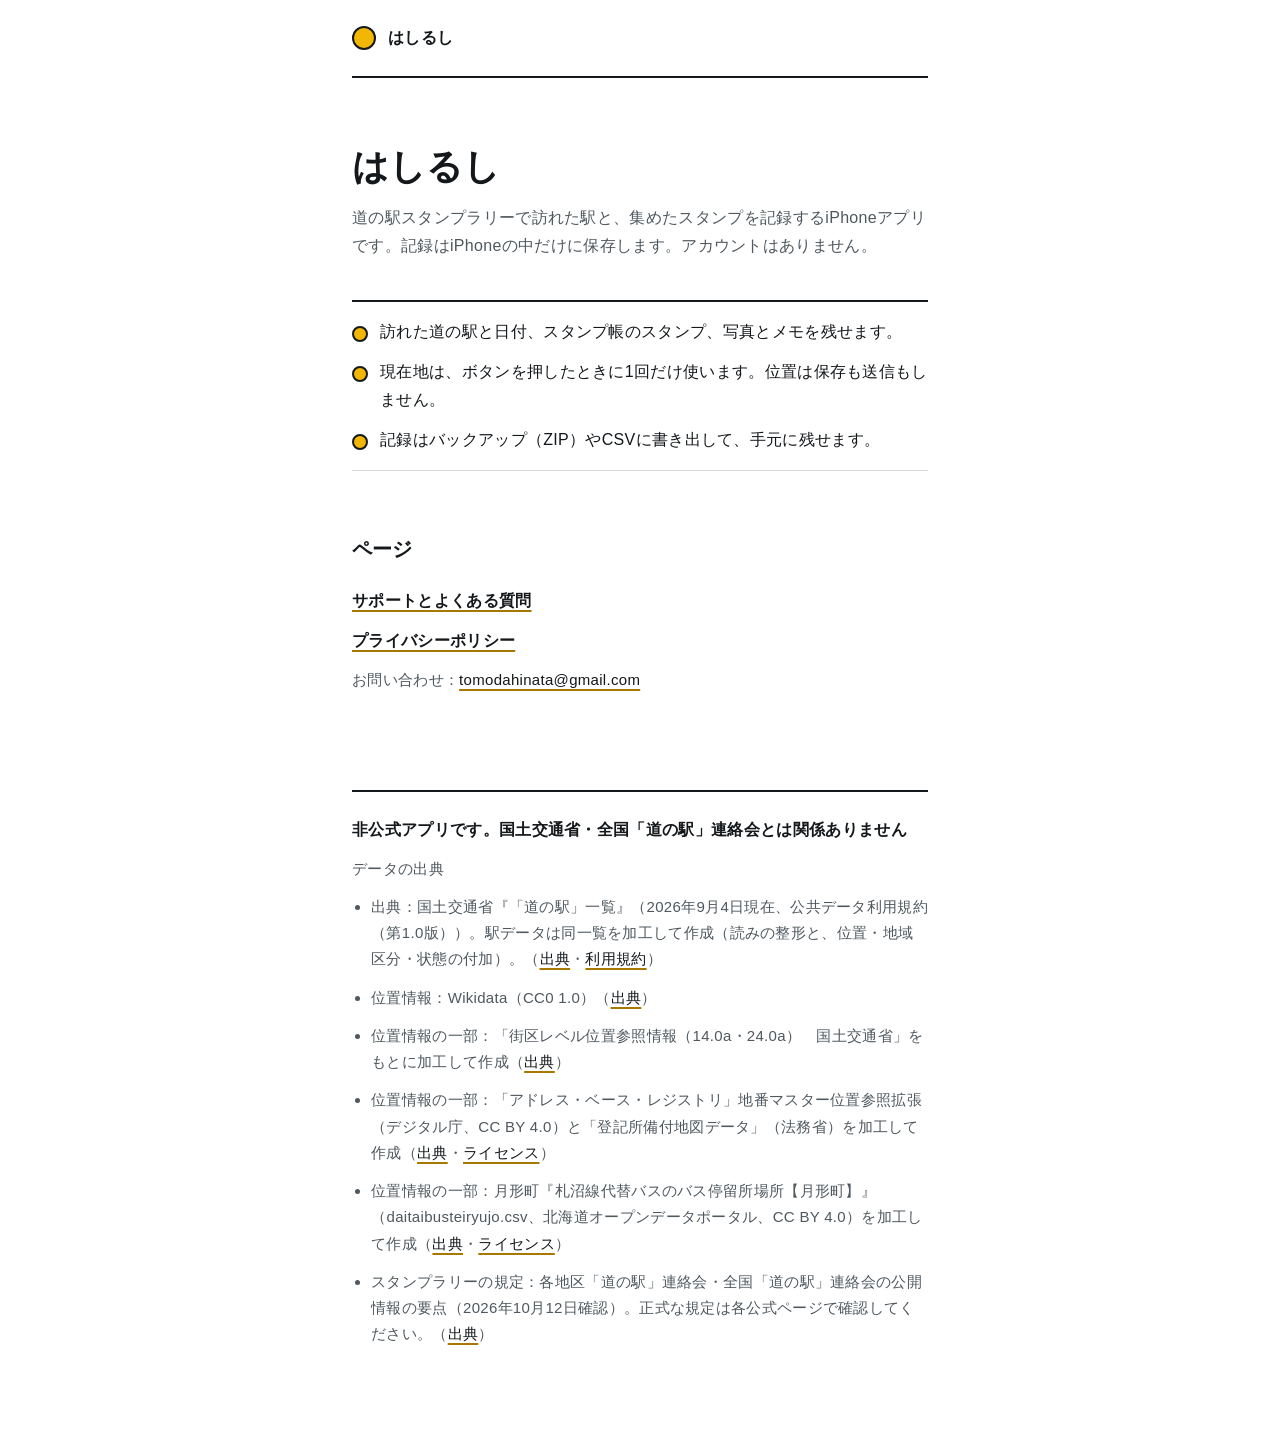
==== index.html @ 8e4d31e4 "docs: はしるしのサポートとプライバシーポリシー Co-Authored-By: Claude Opus 5.5 <noreply@anthropic.com>" ====
<!doctype html>
<html lang="ja">
  <head>
    <meta charset="utf-8" />
    <meta name="viewport" content="width=device-width, initial-scale=1" />
    <title>はしるし</title>
    <meta
      name="description"
      content="道の駅スタンプラリーの訪問とスタンプを、iPhoneの中に記録するアプリ「はしるし」のページです。"
    />
    <link rel="stylesheet" href="style.css" />
  </head>
  <body>
    <div class="page">
      <header><span class="mark" aria-hidden="true"></span><a href="./">はしるし</a></header>
      <main>
        <h1>はしるし</h1>
        <p class="lead">
          道の駅スタンプラリーで訪れた駅と、集めたスタンプを記録するiPhoneアプリです。記録はiPhoneの中だけに保存します。アカウントはありません。
        </p>

        <ul class="summary">
          <li>訪れた道の駅と日付、スタンプ帳のスタンプ、写真とメモを残せます。</li>
          <li>現在地は、ボタンを押したときに1回だけ使います。位置は保存も送信もしません。</li>
          <li>記録はバックアップ（ZIP）やCSVに書き出して、手元に残せます。</li>
        </ul>

        <h2>ページ</h2>
        <ul class="links">
          <li><a href="support.html">サポートとよくある質問</a></li>
          <li><a href="privacy.html">プライバシーポリシー</a></li>
        </ul>
        <p class="meta">
          お問い合わせ：<a href="mailto:tomodahinata@gmail.com">tomodahinata@gmail.com</a>
        </p>
      </main>
      <footer>
        <p class="disclaimer">
          非公式アプリです。国土交通省・全国「道の駅」連絡会とは関係ありません
        </p>
        <p class="meta">データの出典</p>
        <ul>
          <li>
            出典：国土交通省『「道の駅」一覧』（2026年9月4日現在、公共データ利用規約（第1.0版））。駅データは同一覧を加工して作成（読みの整形と、位置・地域区分・状態の付加）。（<a
              href="https://www.mlit.go.jp/road/Michi-no-Eki/list.html"
              >出典</a
            >・<a href="https://www.digital.go.jp/resources/open_data/public_data_license_v1.0"
              >利用規約</a
            >）
          </li>
          <li>
            位置情報：Wikidata（CC0 1.0）（<a
              href="https://www.wikidata.org/wiki/Wikidata:Licensing"
              >出典</a
            >）
          </li>
          <li>
            位置情報の一部：「街区レベル位置参照情報（14.0a・24.0a）　国土交通省」をもとに加工して作成（<a
              href="https://nlftp.mlit.go.jp/isj/"
              >出典</a
            >）
          </li>
          <li>
            位置情報の一部：「アドレス・ベース・レジストリ」地番マスター位置参照拡張（デジタル庁、CC
            BY 4.0）と「登記所備付地図データ」（法務省）を加工して作成（<a
              href="https://dataset.address-br.digital.go.jp/"
              >出典</a
            >・<a href="https://creativecommons.org/licenses/by/4.0/deed.ja">ライセンス</a>）
          </li>
          <li>
            位置情報の一部：月形町『札沼線代替バスのバス停留所場所【月形町】』（daitaibusteiryujo.csv、北海道オープンデータポータル、CC
            BY 4.0）を加工して作成（<a
              href="https://www.harp.lg.jp/opendata/dataset/1376/resource/2848/daitaibusteiryujo.csv"
              >出典</a
            >・<a href="https://creativecommons.org/licenses/by/4.0/deed.ja">ライセンス</a>）
          </li>
          <li>
            スタンプラリーの規定：各地区「道の駅」連絡会・全国「道の駅」連絡会の公開情報の要点（2026年10月12日確認）。正式な規定は各公式ページで確認してください。（<a
              href="https://www.michi-no-eki.jp/stamprally"
              >出典</a
            >）
          </li>
        </ul>
      </footer>
    </div>
  </body>
</html>
---- style.css ----
/* layout: archetype=Long Document · axis=left-biased · date=2026-10-15 */
/*
 * はしるし のサポートの頁。色はアプリの token（src/ui/tokens.ts「アスファルトと中央線」）から取る。
 * 黄色（#F2B705）は地に対して 1.8:1 しかないので、文字には使わず、必ず ink の枠か ink の文字と組む。
 * 書体: 外部フォントは読み込まない（訪問者の情報を第三者に送らないため）。日本語のシステムフォントを指定する。
 * アプリは light だけ（ADR-0011）なので、頁も light に固定する。
 */
:root {
  color-scheme: light;
  --ink: #14181b; /* 本文・見出し・リンク（白の上で 17.9:1） */
  --ink-soft: #4f585e; /* 補足（白の上で 7.0:1） */
  --ground: #ffffff;
  --line: #d6dbde; /* 装飾の区切り線だけ */
  --accent: #f2b705; /* しるしの塗り。必ず ink の枠と組む */
  --accent-deep: #a87900; /* リンクの下線（装飾。文字の色ではない） */
}
* {
  box-sizing: border-box;
}
html,
body {
  overflow-x: clip;
}
body {
  margin: 0;
  background: var(--ground);
  color: var(--ink);
  font-family:
    'Hiragino Sans', 'Hiragino Kaku Gothic ProN', 'Yu Gothic', 'Noto Sans JP', Meiryo, sans-serif;
  font-size: 1rem;
  font-weight: 400;
}
:lang(ja) {
  line-break: strict;
  word-break: normal;
  overflow-wrap: anywhere;
  line-height: 1.75;
  letter-spacing: 0.02em;
}
:lang(ja) h1,
:lang(ja) h2,
:lang(ja) h3 {
  word-break: auto-phrase;
  line-height: 1.4;
  letter-spacing: 0;
}
@supports (text-autospace: normal) {
  :lang(ja) {
    text-autospace: normal;
  }
}

.page {
  width: min(36em, 100% - 32px);
  margin: 0 auto;
  padding: 24px 0 96px;
}

header {
  display: grid;
  grid-template-columns: auto 1fr;
  align-items: center;
  gap: 12px;
  padding-bottom: 24px;
  border-bottom: 2px solid var(--ink);
}
.mark {
  display: block;
  width: 24px;
  height: 24px;
  border-radius: 50%;
  background: var(--accent);
  border: 2px solid var(--ink);
}
header a {
  color: var(--ink);
  font-weight: 700;
  text-decoration: none;
}
header a:hover {
  text-decoration: underline;
  text-decoration-color: var(--accent-deep);
}

h1 {
  font-size: clamp(1.75rem, 1.2vw + 1.45rem, 2.25rem);
  font-weight: 700;
  margin: 64px 0 12px;
}
h2 {
  font-size: 1.25rem;
  font-weight: 700;
  margin: 64px 0 12px;
}
h3 {
  font-size: 1rem;
  font-weight: 700;
  margin: 40px 0 8px;
}
p,
li {
  margin: 0 0 12px;
}
ul {
  padding-left: 1.4em;
  margin: 0 0 12px;
}
.lead {
  color: var(--ink-soft);
}
.meta {
  color: var(--ink-soft);
  font-size: 0.9375rem;
}

/* 要点: しるしの丸を行頭に置く（黄色の塗り + ink の枠） */
.summary {
  list-style: none;
  margin: 40px 0 0;
  padding: 16px 0 4px;
  border-top: 2px solid var(--ink);
  border-bottom: 1px solid var(--line);
}
.summary li {
  position: relative;
  padding-left: 28px;
  margin-bottom: 12px;
}
.summary li::before {
  content: '';
  position: absolute;
  left: 0;
  top: 0.5em;
  width: 12px;
  height: 12px;
  border-radius: 50%;
  background: var(--accent);
  border: 2px solid var(--ink);
}

.links {
  list-style: none;
  padding: 0;
  margin: 24px 0 0;
}
.links li {
  margin-bottom: 12px;
}
.links a {
  font-weight: 700;
}

a {
  color: var(--ink);
  text-decoration-color: var(--accent-deep);
  text-decoration-thickness: 2px;
  text-underline-offset: 0.25em;
}
a:hover {
  text-decoration-color: var(--ink);
}
a:focus-visible {
  outline: 3px solid var(--ink);
  outline-offset: 2px;
  box-shadow: 0 0 0 6px var(--accent);
  border-radius: 2px;
}

dl {
  margin: 0;
}
dt {
  font-weight: 700;
  margin: 24px 0 4px;
}
dd {
  margin: 0 0 12px;
}

table {
  width: 100%;
  border-collapse: collapse;
  margin: 0 0 24px;
}
caption {
  text-align: left;
  font-weight: 700;
  padding-bottom: 8px;
}
th,
td {
  text-align: left;
  vertical-align: top;
  padding: 12px 8px 12px 0;
  border-bottom: 1px solid var(--line);
}
th {
  width: 30%;
  font-weight: 700;
}
@media (max-width: 480px) {
  th,
  td {
    display: block;
    width: 100%;
    padding: 8px 0;
  }
  th {
    border-bottom: 0;
    padding-bottom: 0;
  }
}

footer {
  margin-top: 96px;
  padding-top: 24px;
  border-top: 2px solid var(--ink);
}
footer .disclaimer {
  font-weight: 700;
}
footer ul {
  padding-left: 1.2em;
}
footer li {
  color: var(--ink-soft);
  font-size: 0.9375rem;
}
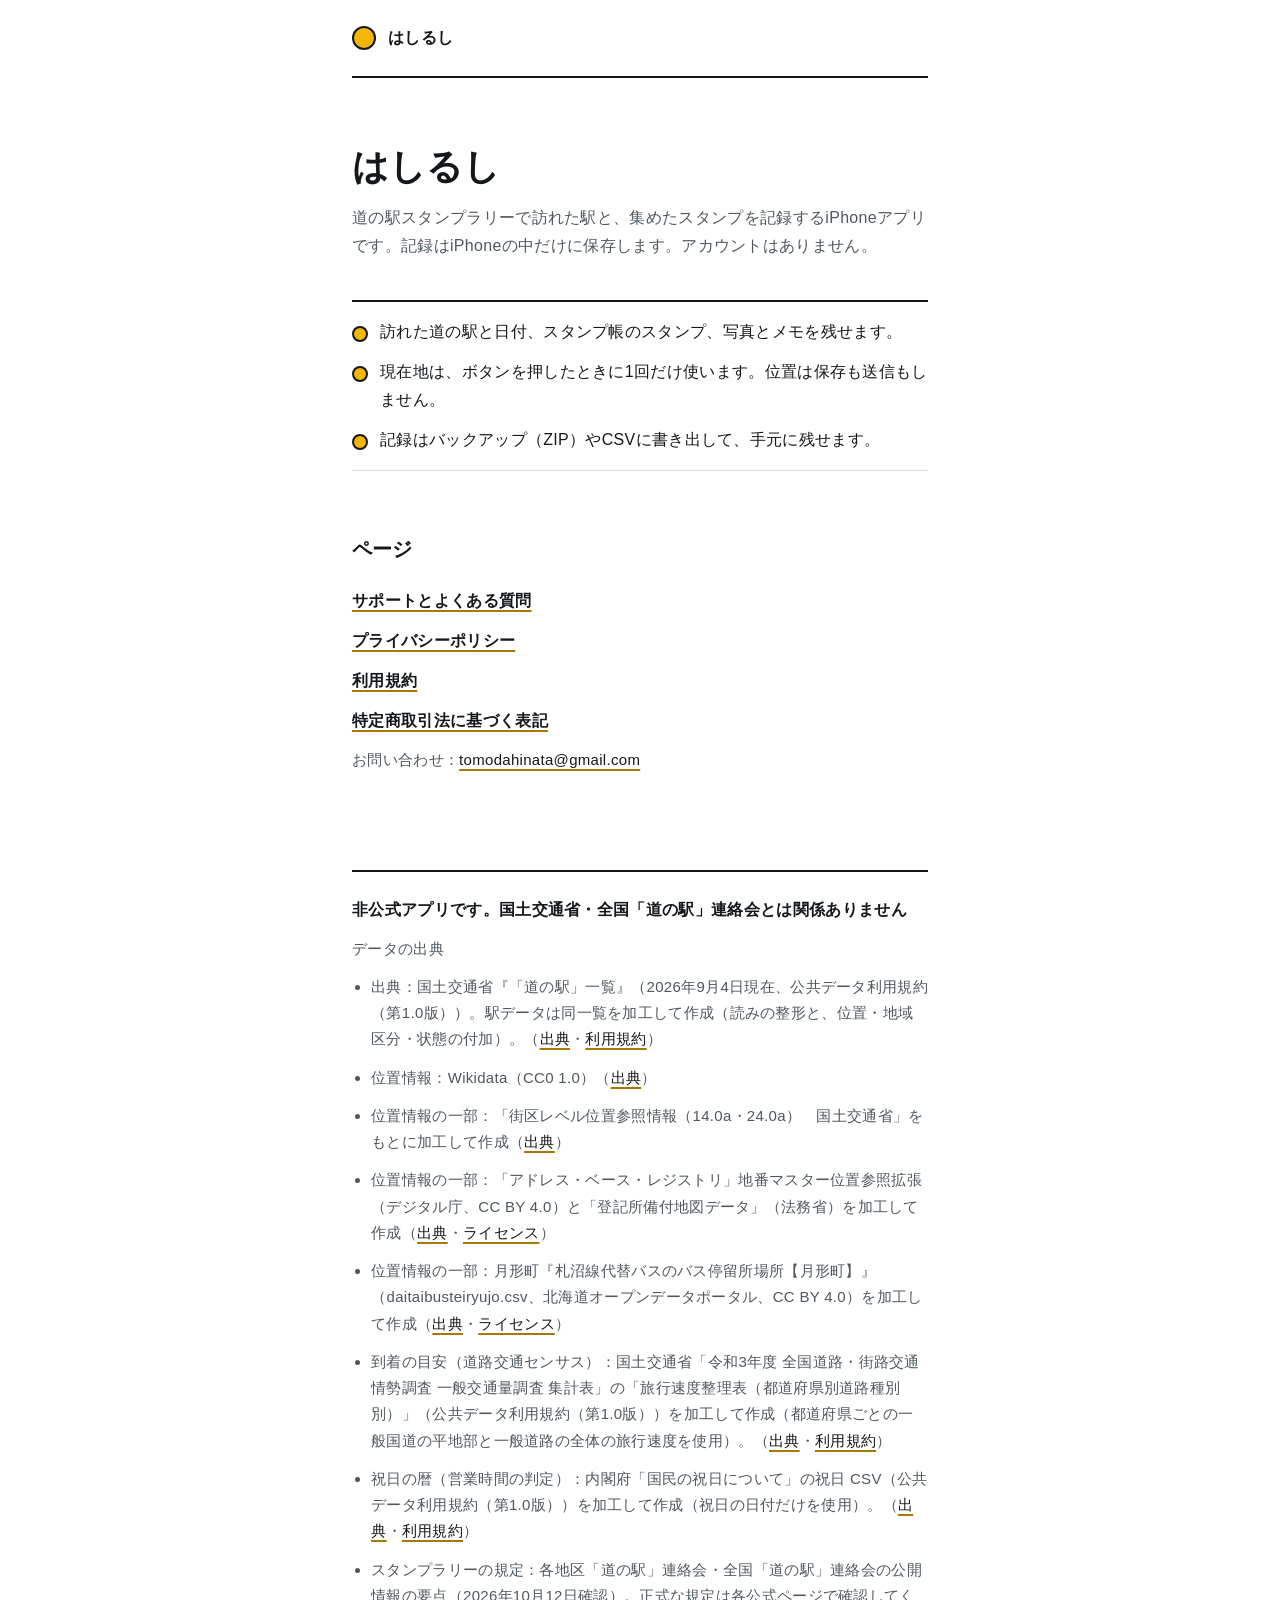
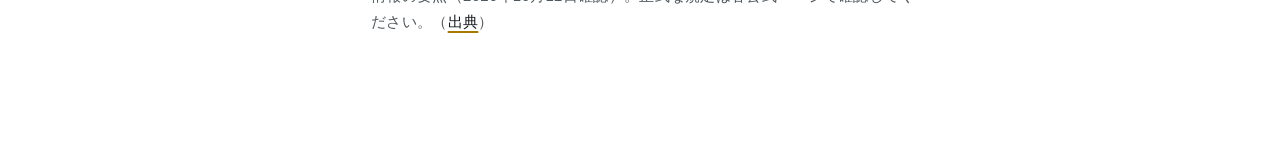
==== commit 761de450: "docs: 特定商取引法に基づく表記と利用規約を公開し、ほかの頁を最新にする 遠征キット（アプリ内課金）の画面が開く terms.html と tokushoho.html が 404 だったため、公" ====
--- a/index.html
+++ b/index.html
@@ -29,6 +29,8 @@
         <ul class="links">
           <li><a href="support.html">サポートとよくある質問</a></li>
           <li><a href="privacy.html">プライバシーポリシー</a></li>
+          <li><a href="terms.html">利用規約</a></li>
+          <li><a href="tokushoho.html">特定商取引法に基づく表記</a></li>
         </ul>
         <p class="meta">
           お問い合わせ：<a href="mailto:tomodahinata@gmail.com">tomodahinata@gmail.com</a>
@@ -74,6 +76,19 @@
               >出典</a
             >・<a href="https://creativecommons.org/licenses/by/4.0/deed.ja">ライセンス</a>）
           </li>
+          <!-- prettier-ignore -->
+          <li>
+            到着の目安（道路交通センサス）：国土交通省「令和3年度 全国道路・街路交通情勢調査 一般交通量調査 集計表」の「旅行速度整理表（都道府県別道路種別別）」（公共データ利用規約（第1.0版））を加工して作成（都道府県ごとの一般国道の平地部と一般道路の全体の旅行速度を使用）。（<a href="https://www.mlit.go.jp/road/census/r3/index.html">出典</a>・<a href="https://www.digital.go.jp/resources/open_data/public_data_license_v1.0">利用規約</a>）
+          </li>
+          <li>
+            祝日の暦（営業時間の判定）：内閣府「国民の祝日について」の祝日
+            CSV（公共データ利用規約（第1.0版））を加工して作成（祝日の日付だけを使用）。（<a
+              href="https://www8.cao.go.jp/chosei/shukujitsu/gaiyou.html"
+              >出典</a
+            >・<a href="https://www.digital.go.jp/resources/open_data/public_data_license_v1.0"
+              >利用規約</a
+            >）
+          </li>
           <li>
             スタンプラリーの規定：各地区「道の駅」連絡会・全国「道の駅」連絡会の公開情報の要点（2026年10月12日確認）。正式な規定は各公式ページで確認してください。（<a
               href="https://www.michi-no-eki.jp/stamprally"
